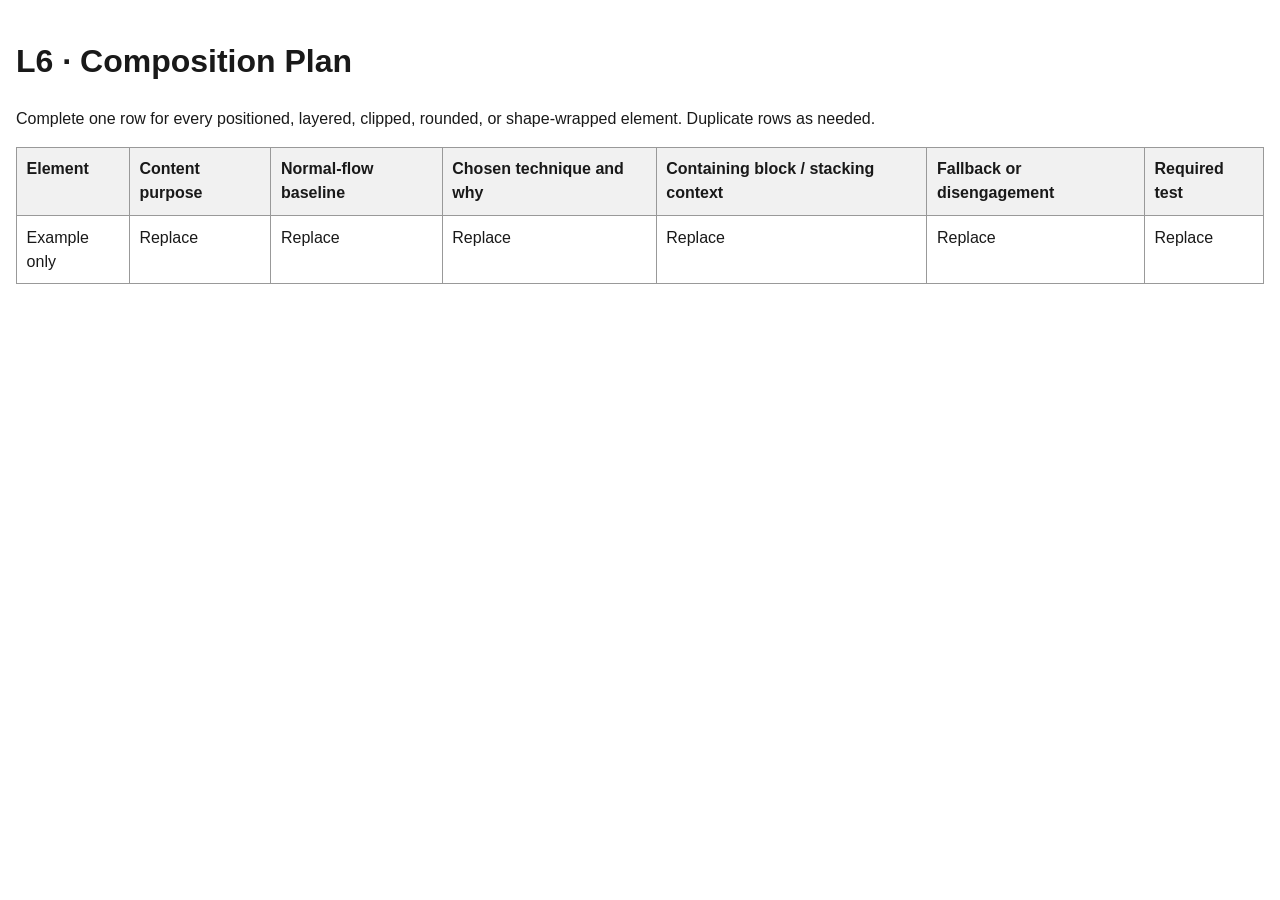
==== composition-plan.html @ 97b0f98b "Import starter files in repo" ====
<!doctype html>
<html lang="en">
    <head>
        <meta charset="utf-8">
        <meta name="viewport" content="width=device-width,initial-scale=1">
        <title>Composition Plan</title>
        <style>
            body{
                font-family:Arial,sans-serif;
                line-height:1.5;
                max-width:90rem;
                margin:auto;
                padding:1rem;
                color:#191919;
                }
            table{
                width:100%;
                border-collapse:collapse;
                }
            th,td{
                padding:.6rem;
                border:1px solid #999;
                text-align:left;
                vertical-align:top;
                }
            th{
                background:#f1f1f1;
                }
        </style>
        </head>
        <body>
            <h1>L6 · Composition Plan</h1>
            <p>Complete one row for every positioned, layered, clipped, rounded, or shape-wrapped element. Duplicate rows as needed.</p>
            <table>
                <thead>
                    <tr>
                        <th>Element</th>
                        <th>Content purpose</th>
                        <th>Normal-flow baseline</th>
                        <th>Chosen technique and why</th>
                        <th>Containing block / stacking context</th>
                        <th>Fallback or disengagement</th>
                        <th>Required test</th>
                    </tr>
                </thead>
                <tbody>
                    <tr>
                        <td>Example only</td>
                        <td>Replace</td>
                        <td>Replace</td>
                        <td>Replace</td>
                        <td>Replace</td>
                        <td>Replace</td>
                        <td>Replace</td>
                    </tr>
                </tbody>
            </table>
        </body>
        </html>
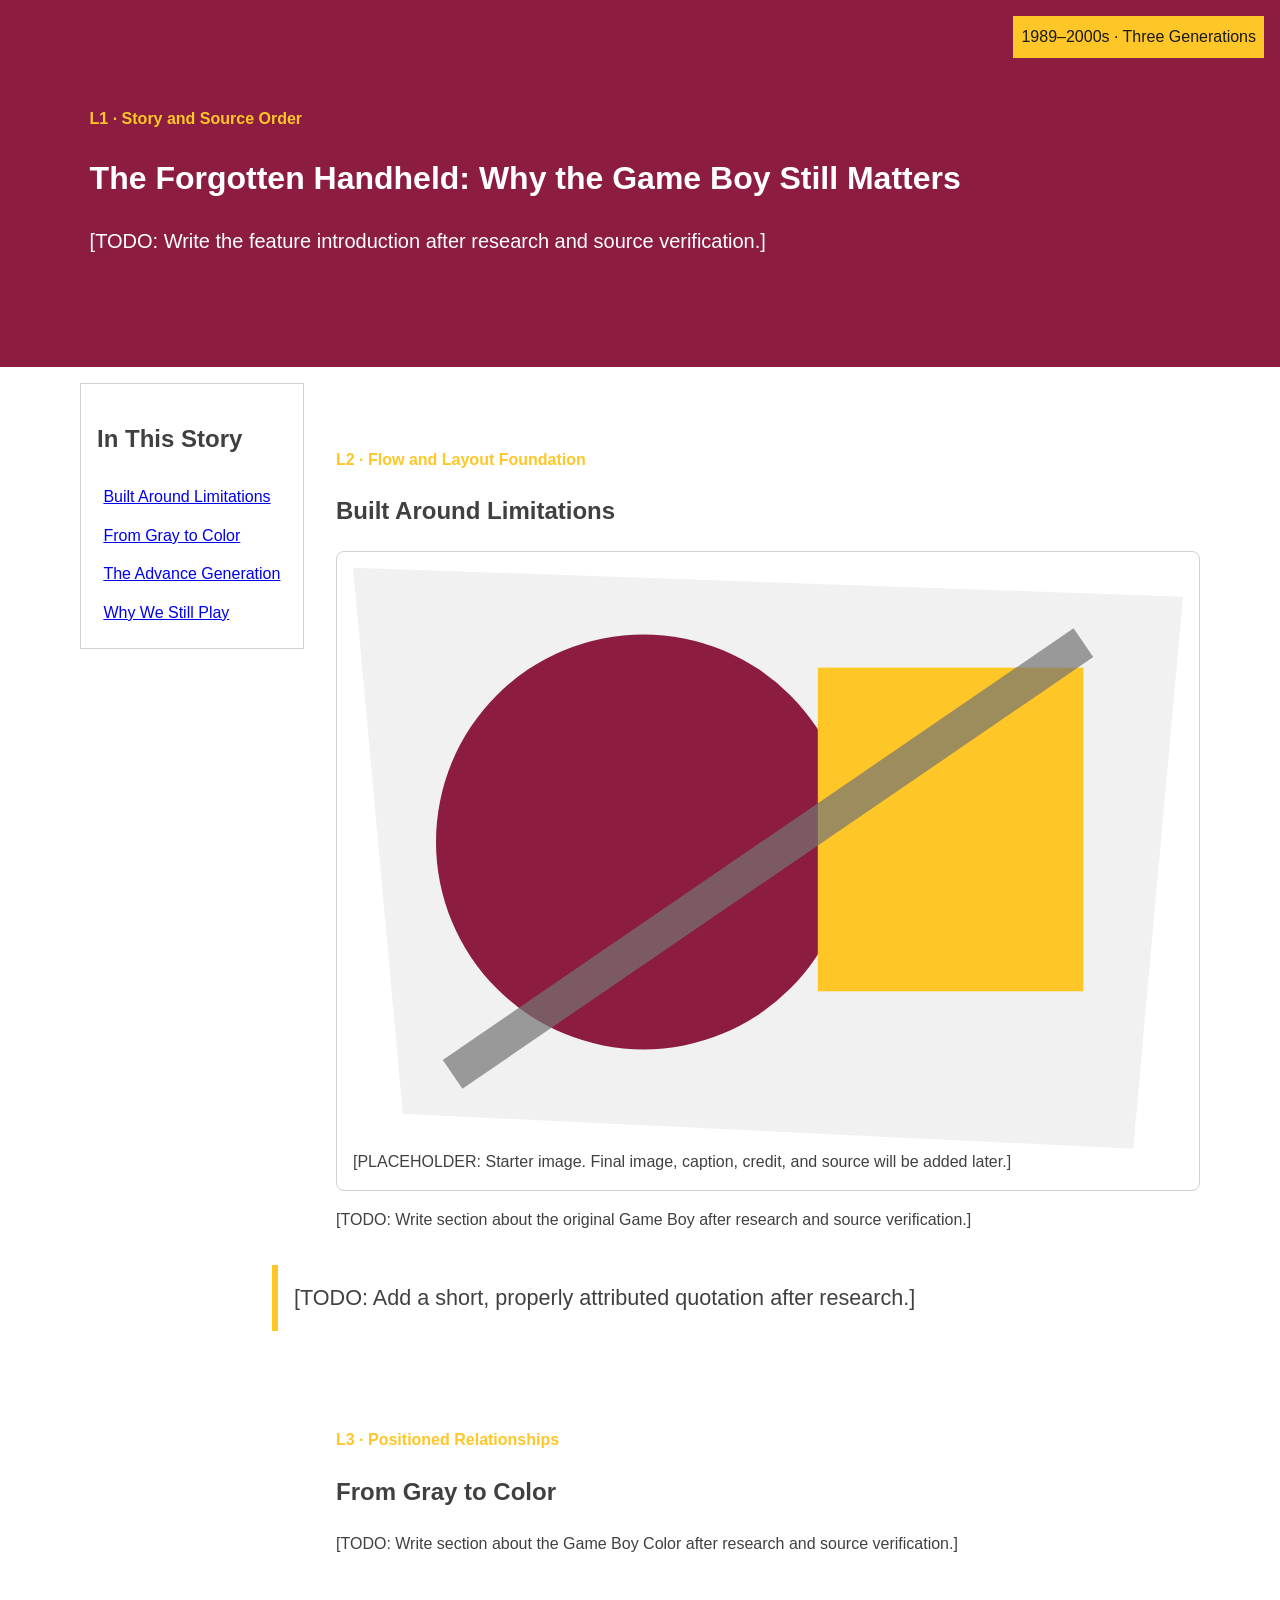
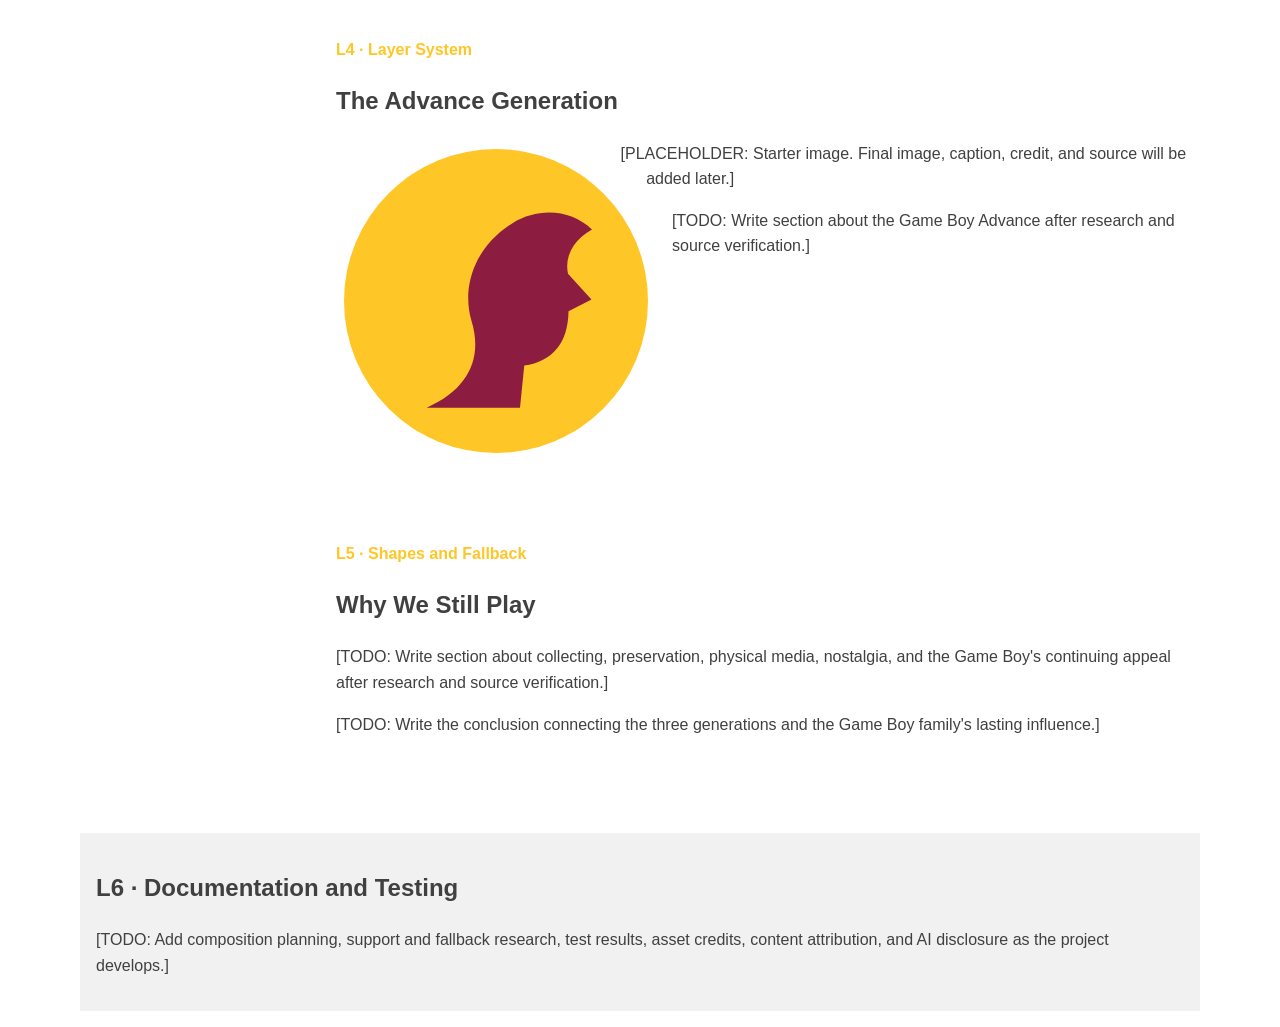
==== commit 6614c4cf: "Build semantic structure for Game Boy feature" ====
--- a/composition-plan.html
+++ b/composition-plan.html
@@ -2,58 +2,137 @@
 <html lang="en">
     <head>
         <meta charset="utf-8">
-        <meta name="viewport" content="width=device-width,initial-scale=1">
-        <title>Composition Plan</title>
-        <style>
-            body{
-                font-family:Arial,sans-serif;
-                line-height:1.5;
-                max-width:90rem;
-                margin:auto;
-                padding:1rem;
-                color:#191919;
-                }
-            table{
-                width:100%;
-                border-collapse:collapse;
-                }
-            th,td{
-                padding:.6rem;
-                border:1px solid #999;
-                text-align:left;
-                vertical-align:top;
-                }
-            th{
-                background:#f1f1f1;
-                }
-        </style>
-        </head>
-        <body>
-            <h1>L6 · Composition Plan</h1>
-            <p>Complete one row for every positioned, layered, clipped, rounded, or shape-wrapped element. Duplicate rows as needed.</p>
-            <table>
-                <thead>
-                    <tr>
-                        <th>Element</th>
-                        <th>Content purpose</th>
-                        <th>Normal-flow baseline</th>
-                        <th>Chosen technique and why</th>
-                        <th>Containing block / stacking context</th>
-                        <th>Fallback or disengagement</th>
-                        <th>Required test</th>
-                    </tr>
-                </thead>
-                <tbody>
-                    <tr>
-                        <td>Example only</td>
-                        <td>Replace</td>
-                        <td>Replace</td>
-                        <td>Replace</td>
-                        <td>Replace</td>
-                        <td>Replace</td>
-                        <td>Replace</td>
-                    </tr>
-                </tbody>
-            </table>
-        </body>
-        </html>
+        <meta name="viewport" content="width=device-width, initial-scale=1">
+        <title>The Forgotten Handheld: Why the Game Boy Still Matters</title>
+        <link rel="stylesheet" href="styles.css">
+    </head>
+
+    <body>
+        <header class="feature-header">
+            <p class="eyebrow">L1 · Story and Source Order</p>
+
+            <h1>The Forgotten Handheld: Why the Game Boy Still Matters</h1>
+
+            <span class="issue-badge">1989–2000s · Three Generations</span>
+
+            <p class="lede">
+                [TODO: Write the feature introduction after research and source
+                verification.]
+            </p>
+        </header>
+
+        <main>
+            <aside class="story-guide">
+                <h2>In This Story</h2>
+
+                <nav aria-label="Feature story sections">
+                    <a href="#built-around-limitations">
+                        Built Around Limitations
+                    </a>
+                    <a href="#gray-to-color">
+                        From Gray to Color
+                    </a>
+                    <a href="#advance-generation">
+                        The Advance Generation
+                    </a>
+                    <a href="#why-we-still-play">
+                        Why We Still Play
+                    </a>
+                </nav>
+            </aside>
+
+            <article>
+                <section id="built-around-limitations">
+                    <p class="eyebrow">L2 · Flow and Layout Foundation</p>
+
+                    <h2>Built Around Limitations</h2>
+
+                    <figure class="feature-figure">
+                        <img
+                            src="feature.svg"
+                            alt="Placeholder artwork to be replaced with final Game Boy media"
+                            width="1000"
+                            height="700"
+                        >
+                        <figcaption>
+                            [PLACEHOLDER: Starter image. Final image, caption,
+                            credit, and source will be added later.]
+                        </figcaption>
+                    </figure>
+
+                    <p>
+                        [TODO: Write section about the original Game Boy after
+                        research and source verification.]
+                    </p>
+
+                    <blockquote class="pull-quote">
+                        [TODO: Add a short, properly attributed quotation after
+                        research.]
+                    </blockquote>
+                </section>
+
+                <section id="gray-to-color">
+                    <p class="eyebrow">L3 · Positioned Relationships</p>
+
+                    <h2>From Gray to Color</h2>
+
+                    <p>
+                        [TODO: Write section about the Game Boy Color after
+                        research and source verification.]
+                    </p>
+                </section>
+
+                <section id="advance-generation">
+                    <p class="eyebrow">L4 · Layer System</p>
+
+                    <h2>The Advance Generation</h2>
+
+                    <img
+                        class="shape-portrait"
+                        src="portrait.svg"
+                        alt="Placeholder artwork to be replaced with final Game Boy Advance media"
+                        width="600"
+                        height="600"
+                    >
+
+                    <p class="media-credit">
+                        [PLACEHOLDER: Starter image. Final image, caption,
+                        credit, and source will be added later.]
+                    </p>
+
+                    <p>
+                        [TODO: Write section about the Game Boy Advance after
+                        research and source verification.]
+                    </p>
+                </section>
+
+                <section id="why-we-still-play">
+                    <p class="eyebrow">L5 · Shapes and Fallback</p>
+
+                    <h2>Why We Still Play</h2>
+
+                    <p>
+                        [TODO: Write section about collecting, preservation,
+                        physical media, nostalgia, and the Game Boy's continuing
+                        appeal after research and source verification.]
+                    </p>
+
+                    <p>
+                        [TODO: Write the conclusion connecting the three
+                        generations and the Game Boy family's lasting influence.]
+                    </p>
+                </section>
+            </article>
+
+            <section class="documentation">
+                <h2>L6 · Documentation and Testing</h2>
+
+                <p>
+                    [TODO: Add composition planning, support and fallback
+                    research, test results, asset credits, content attribution,
+                    and AI disclosure as the project develops.]
+                </p>
+            </section>
+        </main>
+    </body>
+</html>
--- a/styles.css
+++ b/styles.css
@@ -0,0 +1,132 @@
+:root{
+    --color-text:#404040;
+    --color-surface:#fff;
+    --color-action:#8c1d40;
+    --color-accent:#ffc627;
+    --color-border:#d0d0d0;
+    --color-muted:#5c6670;
+    --space-3:1rem;
+    --radius:.5rem;
+    --measure:68ch;
+    --layer-base:0;
+    --layer-raised:10;
+    --layer-sticky:20;
+    --layer-overlay:30;
+}
+*,*::before,*::after{
+    box-sizing:border-box;
+}
+html{
+    scroll-behavior:smooth;
+}
+body{
+    margin:0;
+    color:var(--color-text);
+    background:var(--color-surface);
+    font-family:Arial,sans-serif;
+    line-height:1.6;
+}
+.feature-header{
+    position:relative;
+    padding:clamp(2rem,7vw,6rem);
+    background:var(--color-action);
+    color:#fff;
+}
+.eyebrow{
+    color:var(--color-accent);
+    font-weight:700;
+}
+.lede{
+    max-width:var(--measure);
+    font-size:1.25rem;
+}
+.issue-badge{
+    position:absolute;
+    inset-block-start:1rem;
+    inset-inline-end:1rem;
+    padding:.5rem;
+    background:var(--color-accent);
+    color:#191919;
+}
+main{
+    display:grid;
+    gap:2rem;
+    max-width:72rem;
+    margin:auto;
+    padding:var(--space-3);
+}
+article{
+    min-width:0;
+}
+article section{
+    display:flow-root;
+    margin-block:3rem;
+    scroll-margin-block-start:6rem;
+}
+.story-guide{
+    align-self:start;
+    padding:1rem;
+    border:1px solid var(--color-border);
+}
+.story-guide a{
+    display:block;
+    padding:.4rem;
+}
+.feature-figure{
+    position:relative;
+    margin:0;
+    padding:1rem;
+    border:1px solid var(--color-border);
+    border-radius:var(--radius);
+}
+img{
+    display:block;
+    max-width:100%;
+    height:auto;
+}
+.pull-quote{
+    margin:2rem 0;
+    padding:1rem;
+    border-inline-start:.4rem solid var(--color-accent);
+    font-size:1.35rem;
+}
+.shape-portrait{
+    width:min(45%,20rem);
+    margin:0 1rem 1rem 0;
+    border-radius:50%;
+}
+.documentation{
+    grid-column:1/-1;
+    padding:1rem;
+    background:#f1f1f1;
+}
+@media (min-width:52rem){
+    main{
+        grid-template-columns:14rem 1fr;
+    }
+    .story-guide{
+        position:sticky;
+        inset-block-start:1rem;
+        z-index:var(--layer-sticky);
+    }
+    .pull-quote{
+        position:relative;
+        z-index:var(--layer-raised);
+        margin-inline-start:-4rem;
+        background:var(--color-surface);;
+    }
+    @supports (shape-outside:circle(50%)){
+        .shape-portrait{
+            float:inline-start;
+            shape-outside:circle(50%);
+            shape-margin:1rem;}
+        }
+    }
+    @supports (clip-path:polygon(0 0)){
+        .feature-figure img{
+            clip-path:polygon(0 0,100% 5%,94% 100%,6% 94%);}
+        }
+        :focus-visible{
+            outline:.2rem solid var(--color-accent);
+            outline-offset:.2rem;
+        }
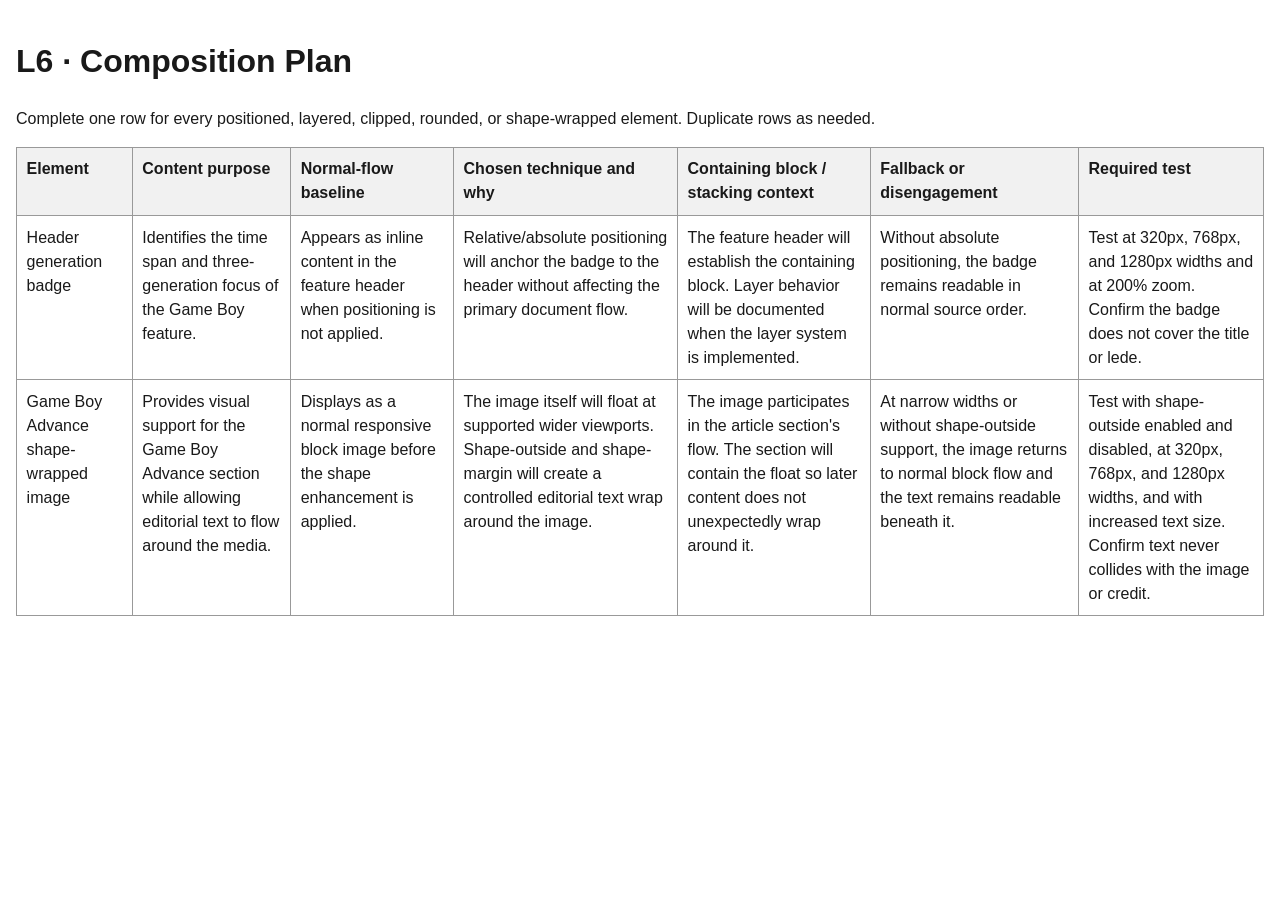
==== commit b0ed519b: "Restore composition plan, add researched Game Boy feature, add sources and credits page" ====
--- a/composition-plan.html
+++ b/composition-plan.html
@@ -3,136 +3,120 @@
     <head>
         <meta charset="utf-8">
         <meta name="viewport" content="width=device-width, initial-scale=1">
-        <title>The Forgotten Handheld: Why the Game Boy Still Matters</title>
-        <link rel="stylesheet" href="styles.css">
+        <title>Composition Plan</title>
+
+        <style>
+            body {
+                font-family: Arial, sans-serif;
+                line-height: 1.5;
+                max-width: 90rem;
+                margin: auto;
+                padding: 1rem;
+                color: #191919;
+            }
+
+            table {
+                width: 100%;
+                border-collapse: collapse;
+            }
+
+            th,
+            td {
+                padding: .6rem;
+                border: 1px solid #999;
+                text-align: left;
+                vertical-align: top;
+            }
+
+            th {
+                background: #f1f1f1;
+            }
+        </style>
     </head>
 
     <body>
-        <header class="feature-header">
-            <p class="eyebrow">L1 · Story and Source Order</p>
+        <h1>L6 · Composition Plan</h1>
 
-            <h1>The Forgotten Handheld: Why the Game Boy Still Matters</h1>
+        <p>
+            Complete one row for every positioned, layered, clipped, rounded,
+            or shape-wrapped element. Duplicate rows as needed.
+        </p>
 
-            <span class="issue-badge">1989–2000s · Three Generations</span>
+        <table>
+            <thead>
+                <tr>
+                    <th>Element</th>
+                    <th>Content purpose</th>
+                    <th>Normal-flow baseline</th>
+                    <th>Chosen technique and why</th>
+                    <th>Containing block / stacking context</th>
+                    <th>Fallback or disengagement</th>
+                    <th>Required test</th>
+                </tr>
+            </thead>
 
-            <p class="lede">
-                [TODO: Write the feature introduction after research and source
-                verification.]
-            </p>
-        </header>
+            <tbody>
+                <tr>
+                    <td>Header generation badge</td>
+                    <td>
+                        Identifies the time span and three-generation focus of
+                        the Game Boy feature.
+                    </td>
+                    <td>
+                        Appears as inline content in the feature header when
+                        positioning is not applied.
+                    </td>
+                    <td>
+                        Relative/absolute positioning will anchor the badge to
+                        the header without affecting the primary document flow.
+                    </td>
+                    <td>
+                        The feature header will establish the containing block.
+                        Layer behavior will be documented when the layer system
+                        is implemented.
+                    </td>
+                    <td>
+                        Without absolute positioning, the badge remains readable
+                        in normal source order.
+                    </td>
+                    <td>
+                        Test at 320px, 768px, and 1280px widths and at 200% zoom.
+                        Confirm the badge does not cover the title or lede.
+                    </td>
+                </tr>
 
-        <main>
-            <aside class="story-guide">
-                <h2>In This Story</h2>
-
-                <nav aria-label="Feature story sections">
-                    <a href="#built-around-limitations">
-                        Built Around Limitations
-                    </a>
-                    <a href="#gray-to-color">
-                        From Gray to Color
-                    </a>
-                    <a href="#advance-generation">
-                        The Advance Generation
-                    </a>
-                    <a href="#why-we-still-play">
-                        Why We Still Play
-                    </a>
-                </nav>
-            </aside>
-
-            <article>
-                <section id="built-around-limitations">
-                    <p class="eyebrow">L2 · Flow and Layout Foundation</p>
-
-                    <h2>Built Around Limitations</h2>
-
-                    <figure class="feature-figure">
-                        <img
-                            src="feature.svg"
-                            alt="Placeholder artwork to be replaced with final Game Boy media"
-                            width="1000"
-                            height="700"
-                        >
-                        <figcaption>
-                            [PLACEHOLDER: Starter image. Final image, caption,
-                            credit, and source will be added later.]
-                        </figcaption>
-                    </figure>
-
-                    <p>
-                        [TODO: Write section about the original Game Boy after
-                        research and source verification.]
-                    </p>
-
-                    <blockquote class="pull-quote">
-                        [TODO: Add a short, properly attributed quotation after
-                        research.]
-                    </blockquote>
-                </section>
-
-                <section id="gray-to-color">
-                    <p class="eyebrow">L3 · Positioned Relationships</p>
-
-                    <h2>From Gray to Color</h2>
-
-                    <p>
-                        [TODO: Write section about the Game Boy Color after
-                        research and source verification.]
-                    </p>
-                </section>
-
-                <section id="advance-generation">
-                    <p class="eyebrow">L4 · Layer System</p>
-
-                    <h2>The Advance Generation</h2>
-
-                    <img
-                        class="shape-portrait"
-                        src="portrait.svg"
-                        alt="Placeholder artwork to be replaced with final Game Boy Advance media"
-                        width="600"
-                        height="600"
-                    >
-
-                    <p class="media-credit">
-                        [PLACEHOLDER: Starter image. Final image, caption,
-                        credit, and source will be added later.]
-                    </p>
-
-                    <p>
-                        [TODO: Write section about the Game Boy Advance after
-                        research and source verification.]
-                    </p>
-                </section>
-
-                <section id="why-we-still-play">
-                    <p class="eyebrow">L5 · Shapes and Fallback</p>
-
-                    <h2>Why We Still Play</h2>
-
-                    <p>
-                        [TODO: Write section about collecting, preservation,
-                        physical media, nostalgia, and the Game Boy's continuing
-                        appeal after research and source verification.]
-                    </p>
-
-                    <p>
-                        [TODO: Write the conclusion connecting the three
-                        generations and the Game Boy family's lasting influence.]
-                    </p>
-                </section>
-            </article>
-
-            <section class="documentation">
-                <h2>L6 · Documentation and Testing</h2>
-
-                <p>
-                    [TODO: Add composition planning, support and fallback
-                    research, test results, asset credits, content attribution,
-                    and AI disclosure as the project develops.]
-                </p>
-            </section>
-        </main>
+                <tr>
+                    <td>Game Boy Advance shape-wrapped image</td>
+                    <td>
+                        Provides visual support for the Game Boy Advance section
+                        while allowing editorial text to flow around the media.
+                    </td>
+                    <td>
+                        Displays as a normal responsive block image before the
+                        shape enhancement is applied.
+                    </td>
+                    <td>
+                        The image itself will float at supported wider
+                        viewports. Shape-outside and shape-margin will create a
+                        controlled editorial text wrap around the image.
+                    </td>
+                    <td>
+                        The image participates in the article section's flow.
+                        The section will contain the float so later content does
+                        not unexpectedly wrap around it.
+                    </td>
+                    <td>
+                        At narrow widths or without shape-outside support, the
+                        image returns to normal block flow and the text remains
+                        readable beneath it.
+                    </td>
+                    <td>
+                        Test with shape-outside enabled and disabled, at 320px,
+                        768px, and 1280px widths, and with increased text size.
+                        Confirm text never collides with the image or credit.
+                    </td>
+                </tr>
+            </tbody>
+        </table>
     </body>
-</html>
+</html>
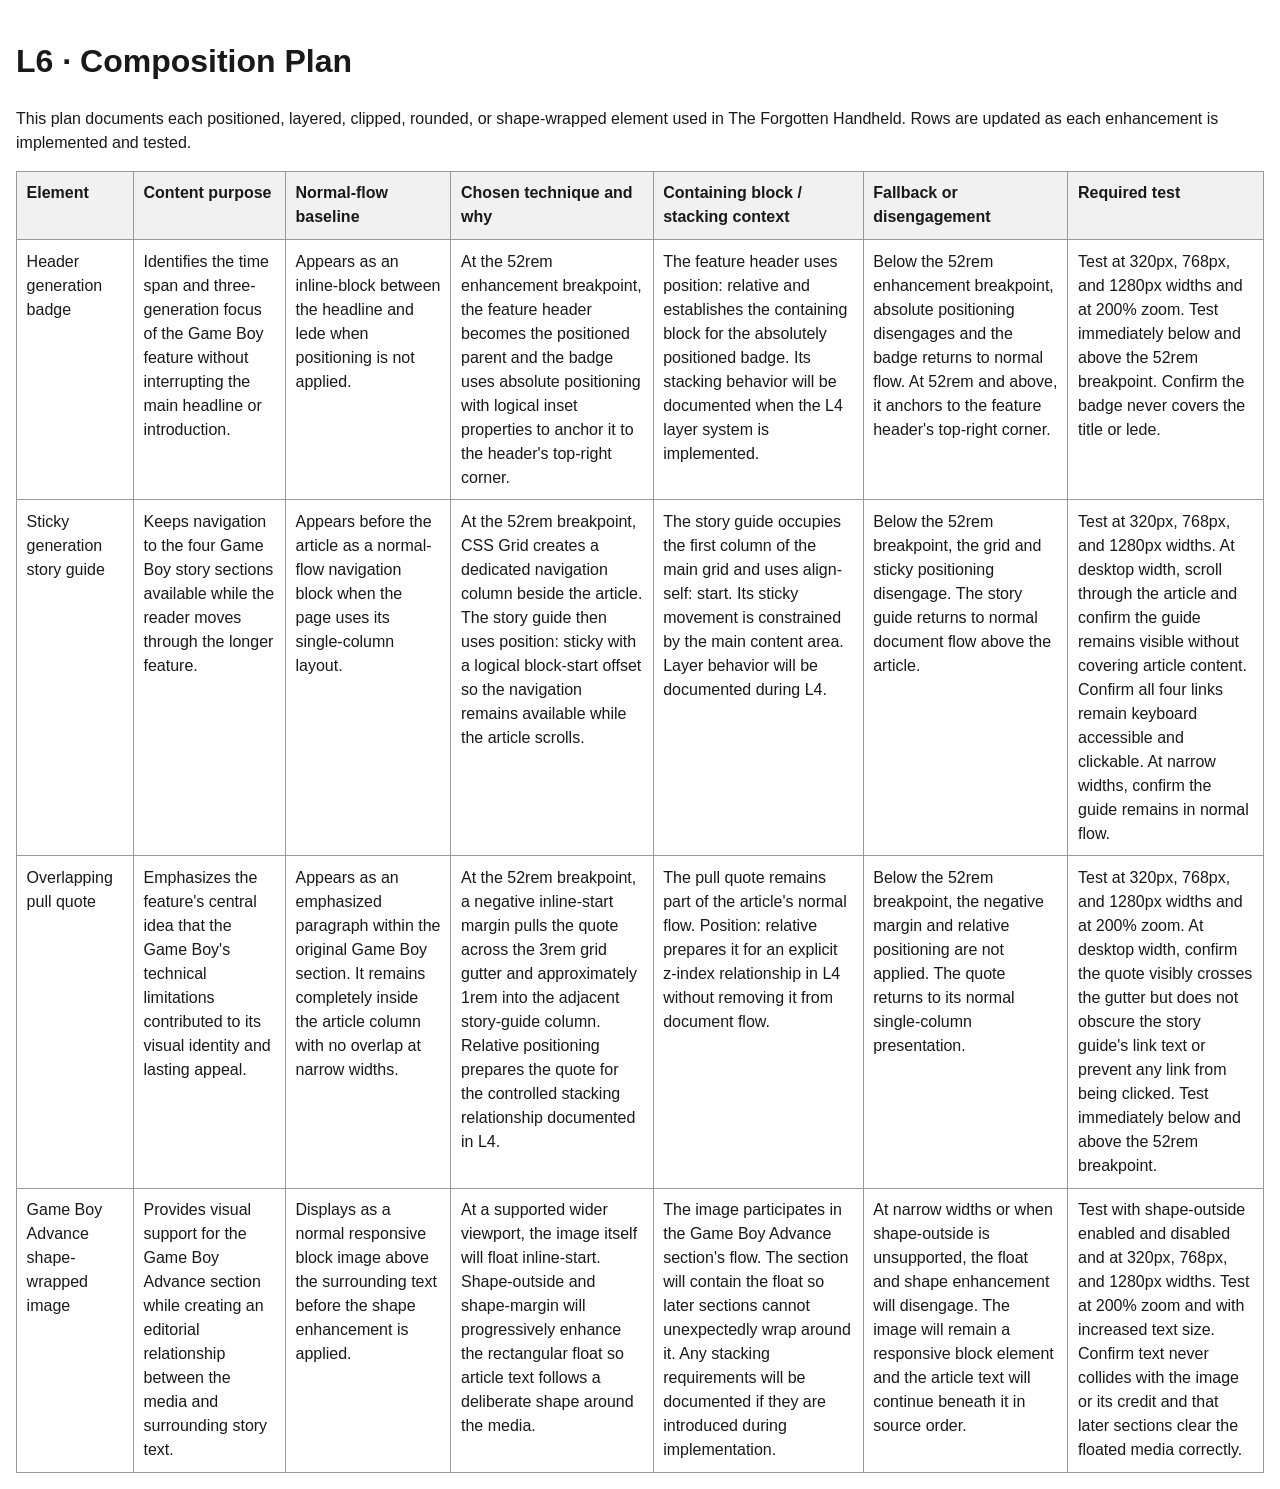
==== commit 7e8329a3: "Add responsive positioned relationships for L3" ====
--- a/composition-plan.html
+++ b/composition-plan.html
@@ -38,8 +38,9 @@
         <h1>L6 · Composition Plan</h1>
 
         <p>
-            Complete one row for every positioned, layered, clipped, rounded,
-            or shape-wrapped element. Duplicate rows as needed.
+            This plan documents each positioned, layered, clipped, rounded,
+            or shape-wrapped element used in The Forgotten Handheld. Rows are
+            updated as each enhancement is implemented and tested.
         </p>
 
         <table>
@@ -58,62 +59,181 @@
             <tbody>
                 <tr>
                     <td>Header generation badge</td>
+
                     <td>
                         Identifies the time span and three-generation focus of
-                        the Game Boy feature.
-                    </td>
-                    <td>
-                        Appears as inline content in the feature header when
-                        positioning is not applied.
-                    </td>
-                    <td>
-                        Relative/absolute positioning will anchor the badge to
-                        the header without affecting the primary document flow.
-                    </td>
-                    <td>
-                        The feature header will establish the containing block.
-                        Layer behavior will be documented when the layer system
-                        is implemented.
-                    </td>
-                    <td>
-                        Without absolute positioning, the badge remains readable
-                        in normal source order.
-                    </td>
-                    <td>
-                        Test at 320px, 768px, and 1280px widths and at 200% zoom.
-                        Confirm the badge does not cover the title or lede.
+                        the Game Boy feature without interrupting the main
+                        headline or introduction.
+                    </td>
+
+                    <td>
+                        Appears as an inline-block between the headline and
+                        lede when positioning is not applied.
+                    </td>
+
+                    <td>
+                        At the 52rem enhancement breakpoint, the feature header
+                        becomes the positioned parent and the badge uses
+                        absolute positioning with logical inset properties to
+                        anchor it to the header's top-right corner.
+                    </td>
+
+                    <td>
+                        The feature header uses position: relative and
+                        establishes the containing block for the absolutely
+                        positioned badge. Its stacking behavior will be
+                        documented when the L4 layer system is implemented.
+                    </td>
+
+                    <td>
+                        Below the 52rem enhancement breakpoint, absolute
+                        positioning disengages and the badge returns to normal
+                        flow. At 52rem and above, it anchors to the feature
+                        header's top-right corner.
+                    </td>
+
+                    <td>
+                        Test at 320px, 768px, and 1280px widths and at 200%
+                        zoom. Test immediately below and above the 52rem
+                        breakpoint. Confirm the badge never covers the title
+                        or lede.
+                    </td>
+                </tr>
+
+                <tr>
+                    <td>Sticky generation story guide</td>
+
+                    <td>
+                        Keeps navigation to the four Game Boy story sections
+                        available while the reader moves through the longer
+                        feature.
+                    </td>
+
+                    <td>
+                        Appears before the article as a normal-flow navigation
+                        block when the page uses its single-column layout.
+                    </td>
+
+                    <td>
+                        At the 52rem breakpoint, CSS Grid creates a dedicated
+                        navigation column beside the article. The story guide
+                        then uses position: sticky with a logical block-start
+                        offset so the navigation remains available while the
+                        article scrolls.
+                    </td>
+
+                    <td>
+                        The story guide occupies the first column of the main
+                        grid and uses align-self: start. Its sticky movement is
+                        constrained by the main content area. Layer behavior
+                        will be documented during L4.
+                    </td>
+
+                    <td>
+                        Below the 52rem breakpoint, the grid and sticky
+                        positioning disengage. The story guide returns to
+                        normal document flow above the article.
+                    </td>
+
+                    <td>
+                        Test at 320px, 768px, and 1280px widths. At desktop
+                        width, scroll through the article and confirm the guide
+                        remains visible without covering article content.
+                        Confirm all four links remain keyboard accessible and
+                        clickable. At narrow widths, confirm the guide remains
+                        in normal flow.
+                    </td>
+                </tr>
+
+                <tr>
+                    <td>Overlapping pull quote</td>
+
+                    <td>
+                        Emphasizes the feature's central idea that the Game
+                        Boy's technical limitations contributed to its visual
+                        identity and lasting appeal.
+                    </td>
+
+                    <td>
+                        Appears as an emphasized paragraph within the original
+                        Game Boy section. It remains completely inside the
+                        article column with no overlap at narrow widths.
+                    </td>
+
+                    <td>
+                        At the 52rem breakpoint, a negative inline-start margin
+                        pulls the quote across the 3rem grid gutter and
+                        approximately 1rem into the adjacent story-guide
+                        column. Relative positioning prepares the quote for the
+                        controlled stacking relationship documented in L4.
+                    </td>
+
+                    <td>
+                        The pull quote remains part of the article's normal
+                        flow. Position: relative prepares it for an explicit
+                        z-index relationship in L4 without removing it from
+                        document flow.
+                    </td>
+
+                    <td>
+                        Below the 52rem breakpoint, the negative margin and
+                        relative positioning are not applied. The quote returns
+                        to its normal single-column presentation.
+                    </td>
+
+                    <td>
+                        Test at 320px, 768px, and 1280px widths and at 200%
+                        zoom. At desktop width, confirm the quote visibly
+                        crosses the gutter but does not obscure the story
+                        guide's link text or prevent any link from being
+                        clicked. Test immediately below and above the 52rem
+                        breakpoint.
                     </td>
                 </tr>
 
                 <tr>
                     <td>Game Boy Advance shape-wrapped image</td>
-                    <td>
-                        Provides visual support for the Game Boy Advance section
-                        while allowing editorial text to flow around the media.
-                    </td>
-                    <td>
-                        Displays as a normal responsive block image before the
-                        shape enhancement is applied.
-                    </td>
-                    <td>
-                        The image itself will float at supported wider
-                        viewports. Shape-outside and shape-margin will create a
-                        controlled editorial text wrap around the image.
-                    </td>
-                    <td>
-                        The image participates in the article section's flow.
-                        The section will contain the float so later content does
-                        not unexpectedly wrap around it.
-                    </td>
-                    <td>
-                        At narrow widths or without shape-outside support, the
-                        image returns to normal block flow and the text remains
-                        readable beneath it.
-                    </td>
-                    <td>
-                        Test with shape-outside enabled and disabled, at 320px,
-                        768px, and 1280px widths, and with increased text size.
-                        Confirm text never collides with the image or credit.
+
+                    <td>
+                        Provides visual support for the Game Boy Advance
+                        section while creating an editorial relationship
+                        between the media and surrounding story text.
+                    </td>
+
+                    <td>
+                        Displays as a normal responsive block image above the
+                        surrounding text before the shape enhancement is
+                        applied.
+                    </td>
+
+                    <td>
+                        At a supported wider viewport, the image itself will
+                        float inline-start. Shape-outside and shape-margin will
+                        progressively enhance the rectangular float so article
+                        text follows a deliberate shape around the media.
+                    </td>
+
+                    <td>
+                        The image participates in the Game Boy Advance
+                        section's flow. The section will contain the float so
+                        later sections cannot unexpectedly wrap around it. Any
+                        stacking requirements will be documented if they are
+                        introduced during implementation.
+                    </td>
+
+                    <td>
+                        At narrow widths or when shape-outside is unsupported,
+                        the float and shape enhancement will disengage. The
+                        image will remain a responsive block element and the
+                        article text will continue beneath it in source order.
+                    </td>
+
+                    <td>
+                        Test with shape-outside enabled and disabled and at
+                        320px, 768px, and 1280px widths. Test at 200% zoom and
+                        with increased text size. Confirm text never collides
+                        with the image or its credit and that later sections
+                        clear the floated media correctly.
                     </td>
                 </tr>
             </tbody>
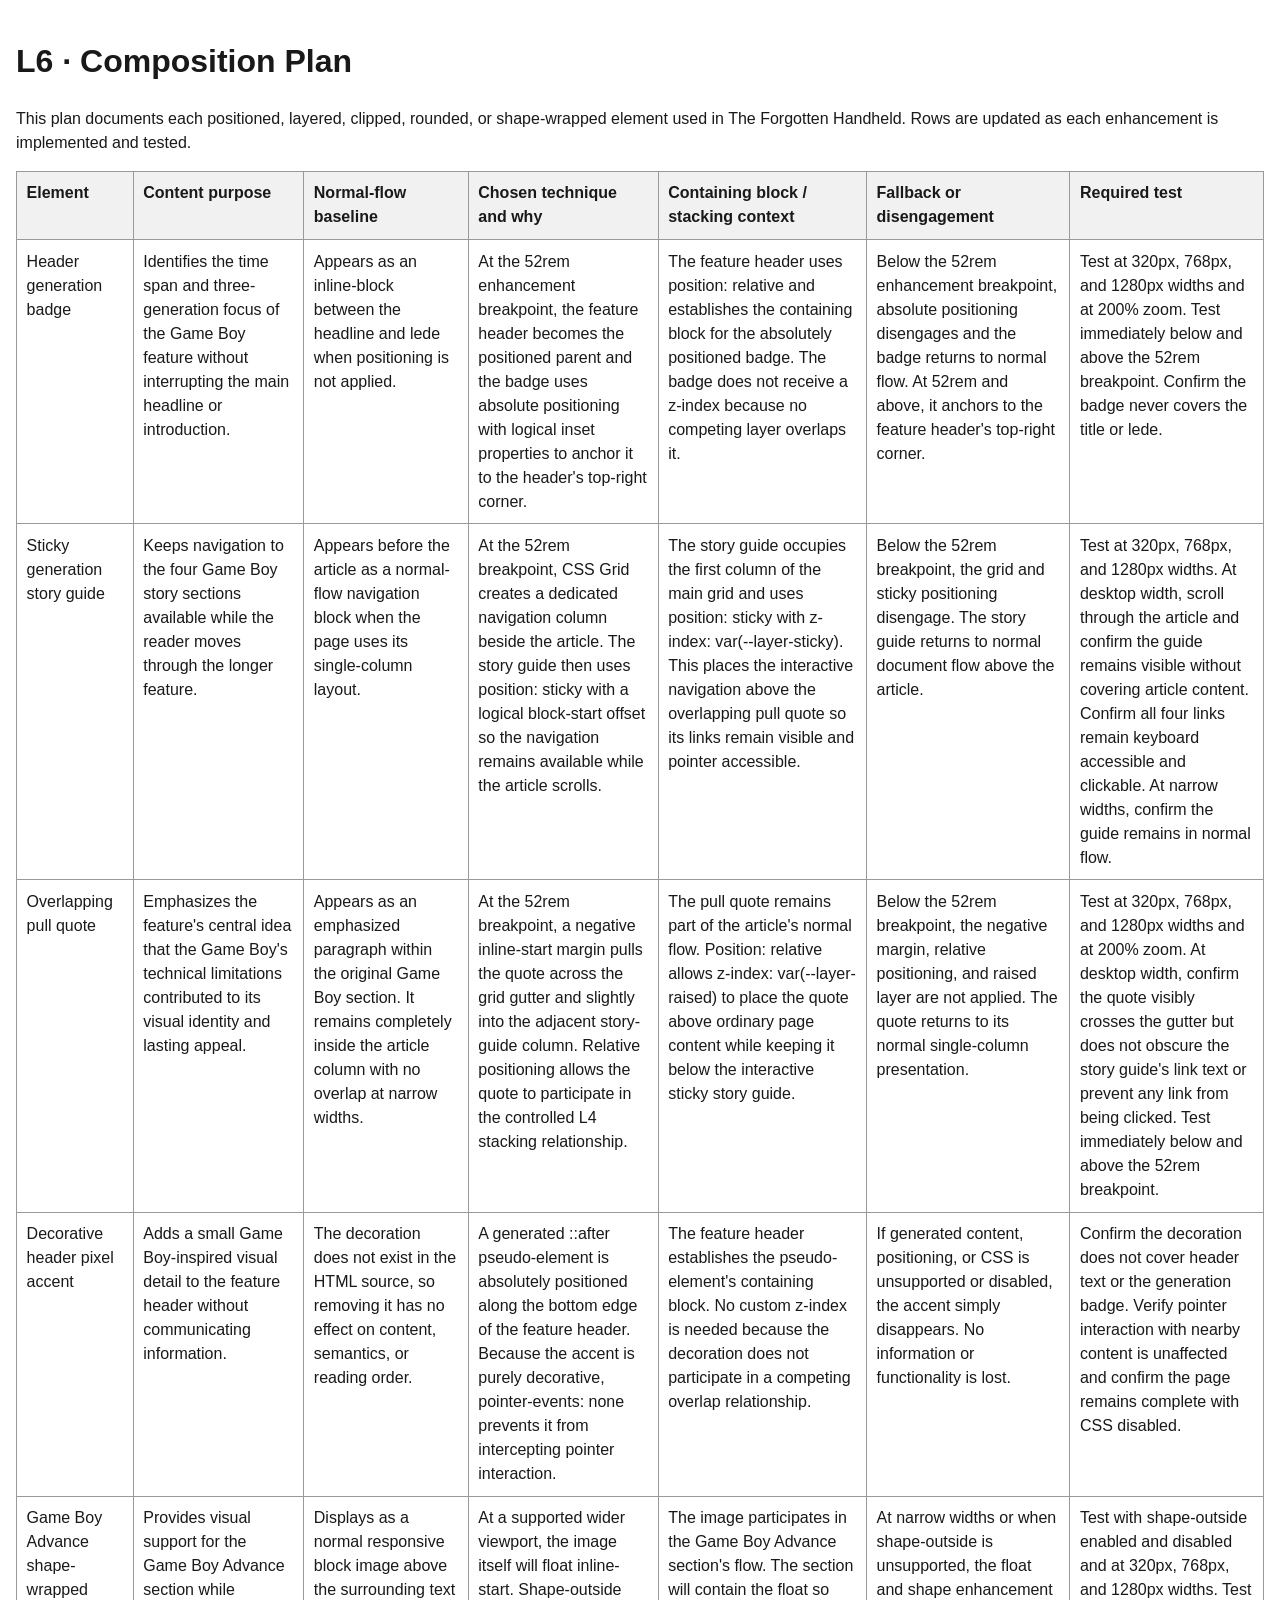
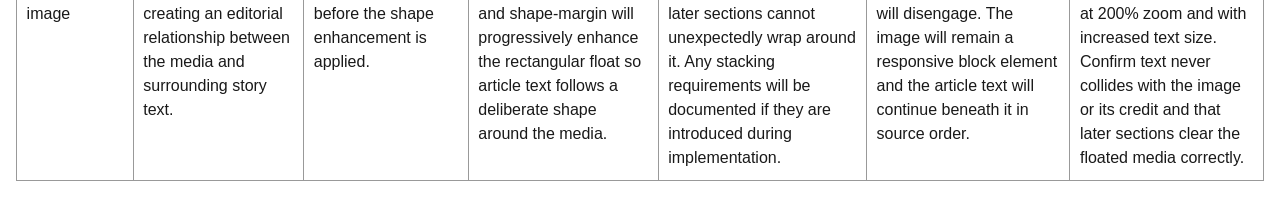
==== commit bd8bc0f0: "Add tokenized layer system and pointer-safe decoration" ====
--- a/composition-plan.html
+++ b/composition-plan.html
@@ -81,8 +81,8 @@
                     <td>
                         The feature header uses position: relative and
                         establishes the containing block for the absolutely
-                        positioned badge. Its stacking behavior will be
-                        documented when the L4 layer system is implemented.
+                        positioned badge. The badge does not receive a z-index
+                        because no competing layer overlaps it.
                     </td>
 
                     <td>
@@ -124,9 +124,11 @@
 
                     <td>
                         The story guide occupies the first column of the main
-                        grid and uses align-self: start. Its sticky movement is
-                        constrained by the main content area. Layer behavior
-                        will be documented during L4.
+                        grid and uses position: sticky with
+                        z-index: var(--layer-sticky). This places the
+                        interactive navigation above the overlapping pull
+                        quote so its links remain visible and pointer
+                        accessible.
                     </td>
 
                     <td>
@@ -162,23 +164,25 @@
 
                     <td>
                         At the 52rem breakpoint, a negative inline-start margin
-                        pulls the quote across the 3rem grid gutter and
-                        approximately 1rem into the adjacent story-guide
-                        column. Relative positioning prepares the quote for the
-                        controlled stacking relationship documented in L4.
+                        pulls the quote across the grid gutter and slightly
+                        into the adjacent story-guide column. Relative
+                        positioning allows the quote to participate in the
+                        controlled L4 stacking relationship.
                     </td>
 
                     <td>
                         The pull quote remains part of the article's normal
-                        flow. Position: relative prepares it for an explicit
-                        z-index relationship in L4 without removing it from
-                        document flow.
-                    </td>
-
-                    <td>
-                        Below the 52rem breakpoint, the negative margin and
-                        relative positioning are not applied. The quote returns
-                        to its normal single-column presentation.
+                        flow. Position: relative allows
+                        z-index: var(--layer-raised) to place the quote above
+                        ordinary page content while keeping it below the
+                        interactive sticky story guide.
+                    </td>
+
+                    <td>
+                        Below the 52rem breakpoint, the negative margin,
+                        relative positioning, and raised layer are not applied.
+                        The quote returns to its normal single-column
+                        presentation.
                     </td>
 
                     <td>
@@ -192,6 +196,49 @@
                 </tr>
 
                 <tr>
+                    <td>Decorative header pixel accent</td>
+
+                    <td>
+                        Adds a small Game Boy-inspired visual detail to the
+                        feature header without communicating information.
+                    </td>
+
+                    <td>
+                        The decoration does not exist in the HTML source, so
+                        removing it has no effect on content, semantics, or
+                        reading order.
+                    </td>
+
+                    <td>
+                        A generated ::after pseudo-element is absolutely
+                        positioned along the bottom edge of the feature header.
+                        Because the accent is purely decorative,
+                        pointer-events: none prevents it from intercepting
+                        pointer interaction.
+                    </td>
+
+                    <td>
+                        The feature header establishes the pseudo-element's
+                        containing block. No custom z-index is needed because
+                        the decoration does not participate in a competing
+                        overlap relationship.
+                    </td>
+
+                    <td>
+                        If generated content, positioning, or CSS is
+                        unsupported or disabled, the accent simply disappears.
+                        No information or functionality is lost.
+                    </td>
+
+                    <td>
+                        Confirm the decoration does not cover header text or
+                        the generation badge. Verify pointer interaction with
+                        nearby content is unaffected and confirm the page
+                        remains complete with CSS disabled.
+                    </td>
+                </tr>
+
+                <tr>
                     <td>Game Boy Advance shape-wrapped image</td>
 
                     <td>
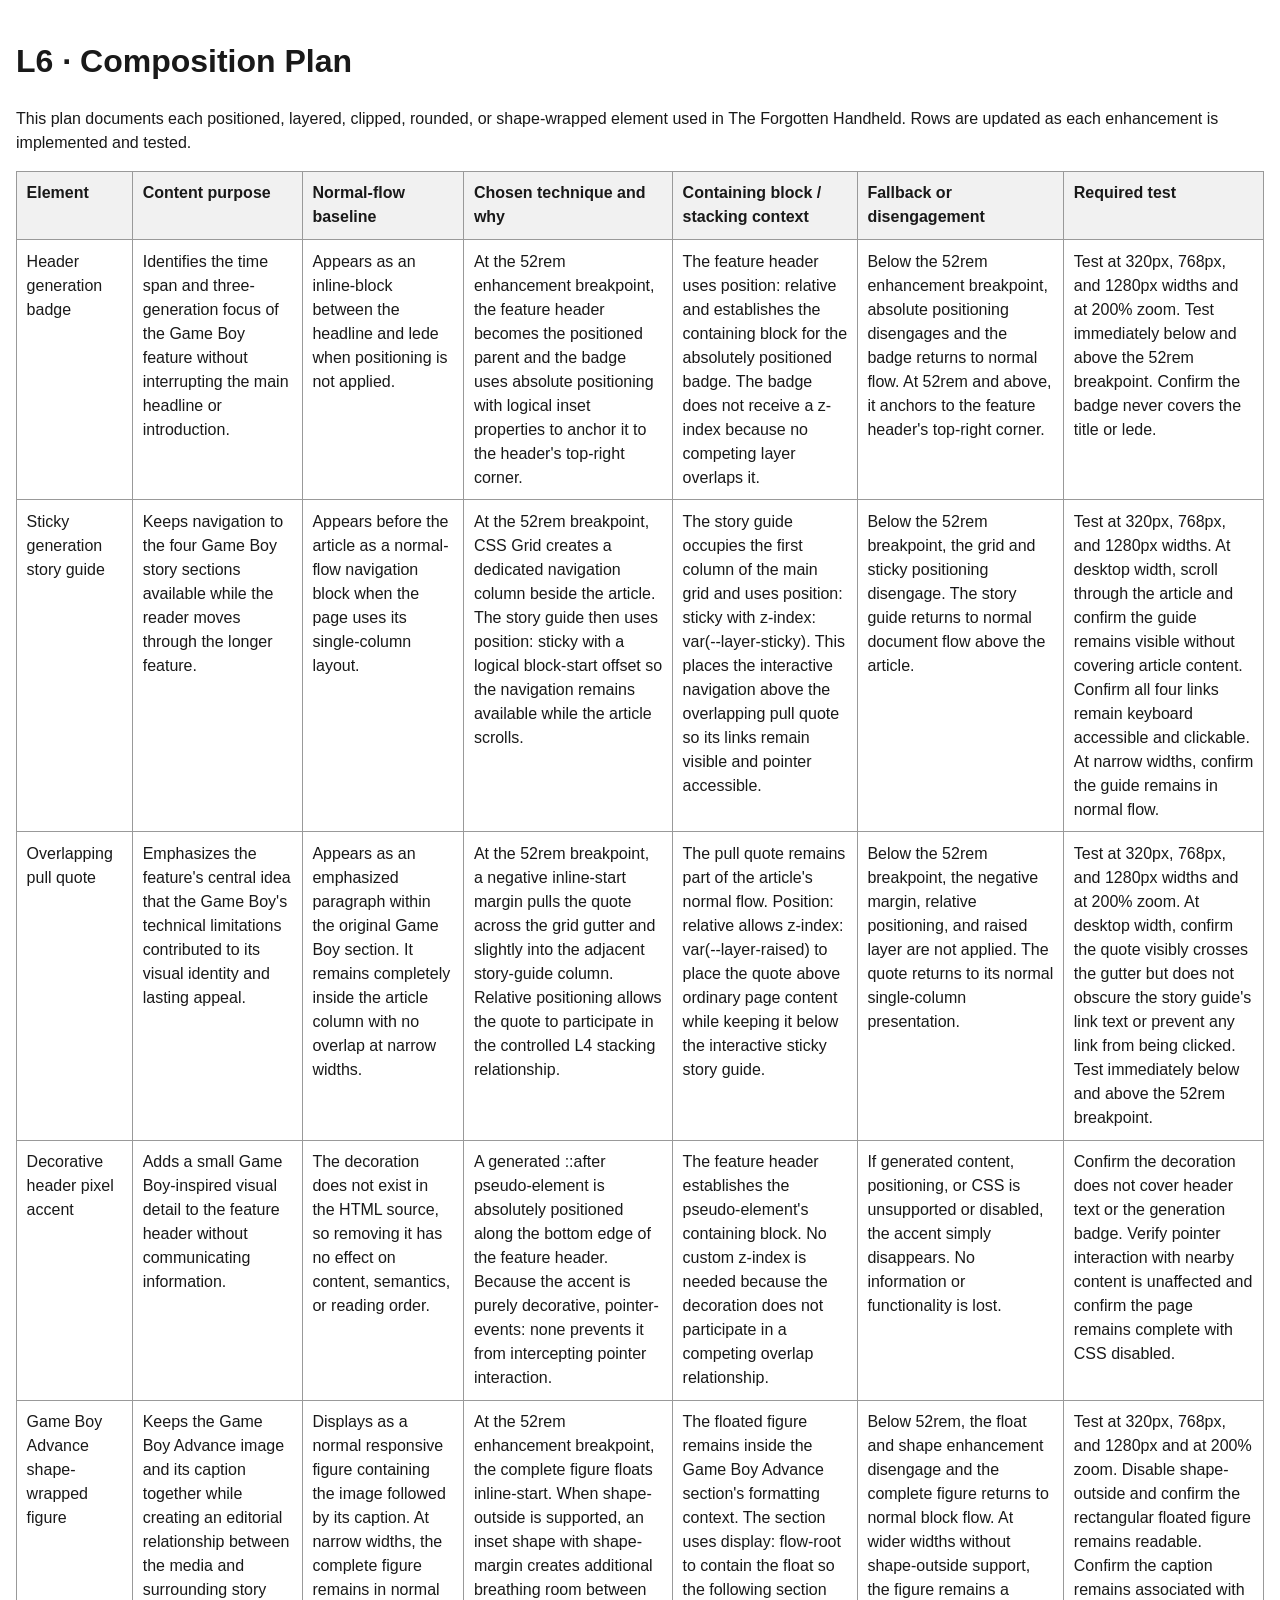
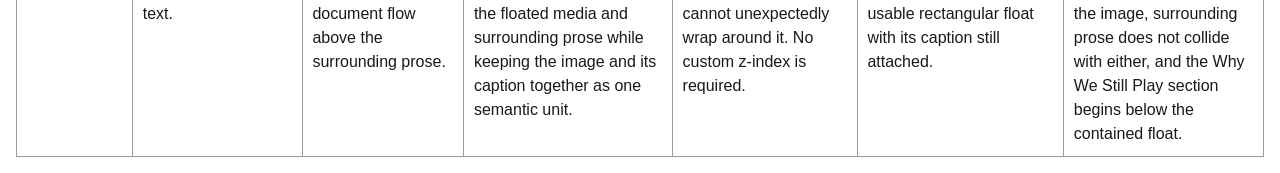
==== commit ecbe427c: "Add L5 shape treatments and responsive fallbacks" ====
--- a/composition-plan.html
+++ b/composition-plan.html
@@ -239,48 +239,53 @@
                 </tr>
 
                 <tr>
-                    <td>Game Boy Advance shape-wrapped image</td>
-
-                    <td>
-                        Provides visual support for the Game Boy Advance
-                        section while creating an editorial relationship
+                    <td>Game Boy Advance shape-wrapped figure</td>
+
+                    <td>
+                        Keeps the Game Boy Advance image and its caption
+                        together while creating an editorial relationship
                         between the media and surrounding story text.
                     </td>
 
                     <td>
-                        Displays as a normal responsive block image above the
-                        surrounding text before the shape enhancement is
-                        applied.
-                    </td>
-
-                    <td>
-                        At a supported wider viewport, the image itself will
-                        float inline-start. Shape-outside and shape-margin will
-                        progressively enhance the rectangular float so article
-                        text follows a deliberate shape around the media.
-                    </td>
-
-                    <td>
-                        The image participates in the Game Boy Advance
-                        section's flow. The section will contain the float so
-                        later sections cannot unexpectedly wrap around it. Any
-                        stacking requirements will be documented if they are
-                        introduced during implementation.
-                    </td>
-
-                    <td>
-                        At narrow widths or when shape-outside is unsupported,
-                        the float and shape enhancement will disengage. The
-                        image will remain a responsive block element and the
-                        article text will continue beneath it in source order.
-                    </td>
-
-                    <td>
-                        Test with shape-outside enabled and disabled and at
-                        320px, 768px, and 1280px widths. Test at 200% zoom and
-                        with increased text size. Confirm text never collides
-                        with the image or its credit and that later sections
-                        clear the floated media correctly.
+                        Displays as a normal responsive figure containing the
+                        image followed by its caption. At narrow widths, the
+                        complete figure remains in normal document flow above
+                        the surrounding prose.
+                    </td>
+
+                    <td>
+                        At the 52rem enhancement breakpoint, the complete
+                        figure floats inline-start. When shape-outside is
+                        supported, an inset shape with shape-margin creates
+                        additional breathing room between the floated media
+                        and surrounding prose while keeping the image and its
+                        caption together as one semantic unit.
+                    </td>
+
+                    <td>
+                        The floated figure remains inside the Game Boy Advance
+                        section's formatting context. The section uses
+                        display: flow-root to contain the float so the
+                        following section cannot unexpectedly wrap around it.
+                        No custom z-index is required.
+                    </td>
+
+                    <td>
+                        Below 52rem, the float and shape enhancement disengage
+                        and the complete figure returns to normal block flow.
+                        At wider widths without shape-outside support, the
+                        figure remains a usable rectangular float with its
+                        caption still attached.
+                    </td>
+
+                    <td>
+                        Test at 320px, 768px, and 1280px and at 200% zoom.
+                        Disable shape-outside and confirm the rectangular
+                        floated figure remains readable. Confirm the caption
+                        remains associated with the image, surrounding prose
+                        does not collide with either, and the Why We Still
+                        Play section begins below the contained float.
                     </td>
                 </tr>
             </tbody>
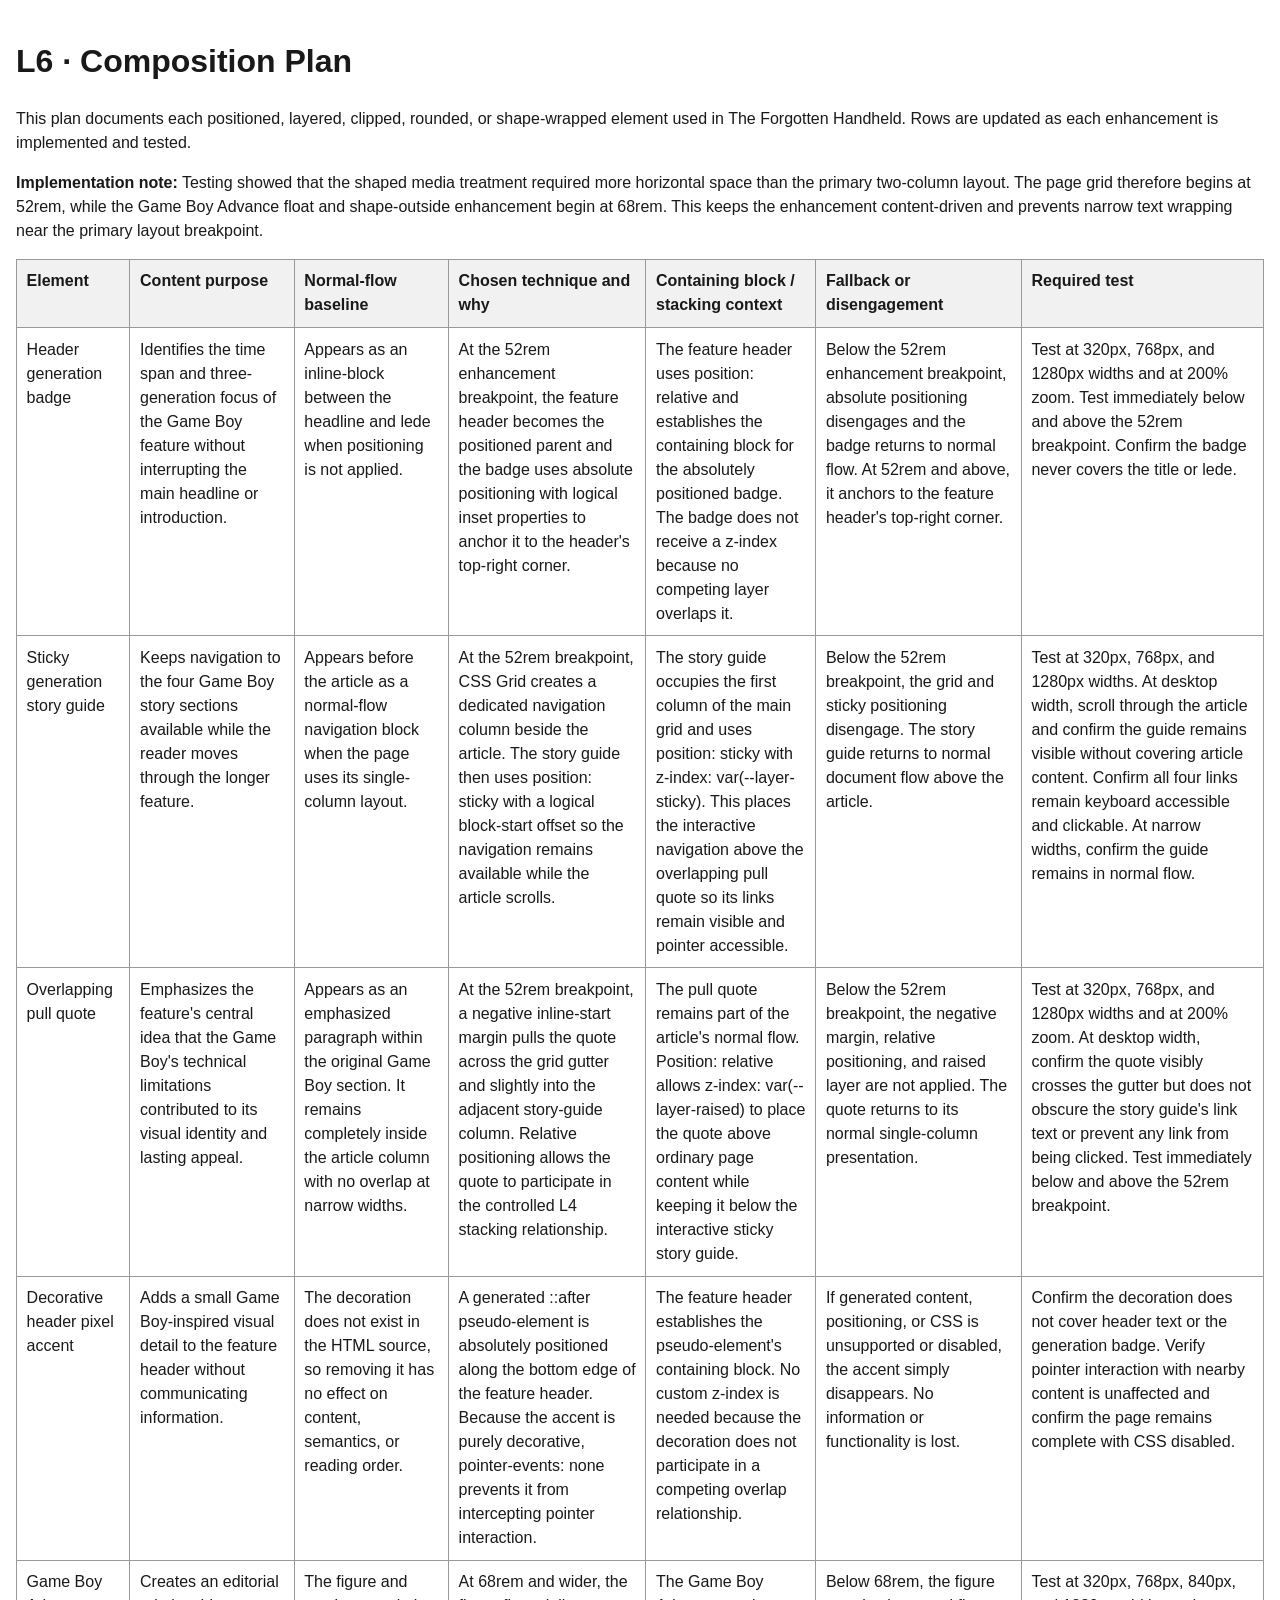
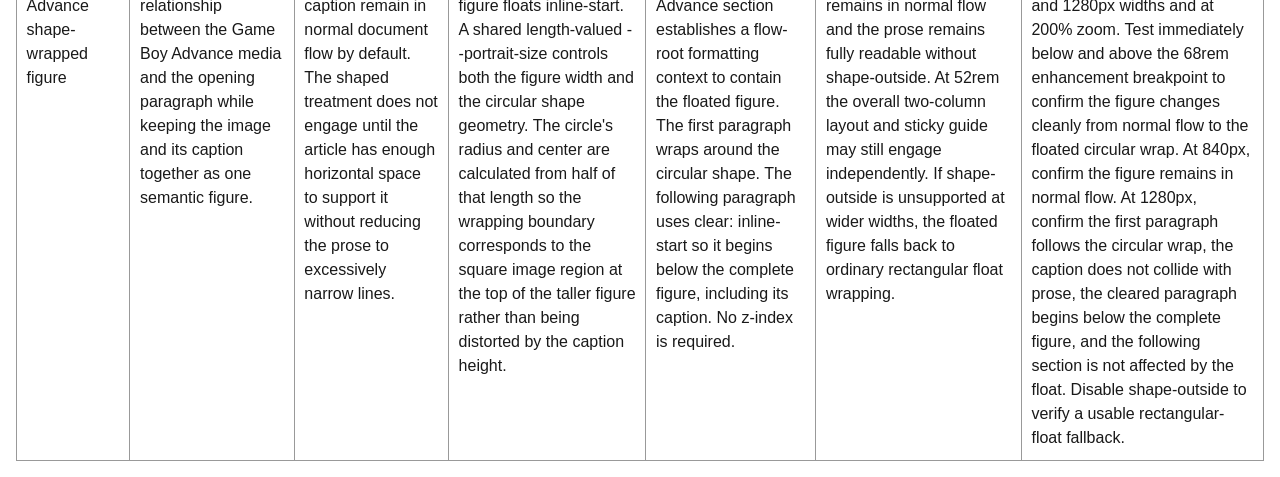
==== commit 8d7dd21f: "Refine responsive shape wrap and document breakpoint testing" ====
--- a/composition-plan.html
+++ b/composition-plan.html
@@ -43,6 +43,16 @@
             updated as each enhancement is implemented and tested.
         </p>
 
+        <p>
+            <strong>Implementation note:</strong>
+            Testing showed that the shaped media treatment required more
+            horizontal space than the primary two-column layout. The page grid
+            therefore begins at 52rem, while the Game Boy Advance float and
+            shape-outside enhancement begin at 68rem. This keeps the enhancement
+            content-driven and prevents narrow text wrapping near the primary
+            layout breakpoint.
+        </p>
+
         <table>
             <thead>
                 <tr>
@@ -242,50 +252,55 @@
                     <td>Game Boy Advance shape-wrapped figure</td>
 
                     <td>
-                        Keeps the Game Boy Advance image and its caption
-                        together while creating an editorial relationship
-                        between the media and surrounding story text.
-                    </td>
-
-                    <td>
-                        Displays as a normal responsive figure containing the
-                        image followed by its caption. At narrow widths, the
-                        complete figure remains in normal document flow above
-                        the surrounding prose.
-                    </td>
-
-                    <td>
-                        At the 52rem enhancement breakpoint, the complete
-                        figure floats inline-start. When shape-outside is
-                        supported, an inset shape with shape-margin creates
-                        additional breathing room between the floated media
-                        and surrounding prose while keeping the image and its
-                        caption together as one semantic unit.
-                    </td>
-
-                    <td>
-                        The floated figure remains inside the Game Boy Advance
-                        section's formatting context. The section uses
-                        display: flow-root to contain the float so the
-                        following section cannot unexpectedly wrap around it.
-                        No custom z-index is required.
-                    </td>
-
-                    <td>
-                        Below 52rem, the float and shape enhancement disengage
-                        and the complete figure returns to normal block flow.
-                        At wider widths without shape-outside support, the
-                        figure remains a usable rectangular float with its
-                        caption still attached.
-                    </td>
-
-                    <td>
-                        Test at 320px, 768px, and 1280px and at 200% zoom.
-                        Disable shape-outside and confirm the rectangular
-                        floated figure remains readable. Confirm the caption
-                        remains associated with the image, surrounding prose
-                        does not collide with either, and the Why We Still
-                        Play section begins below the contained float.
+                        Creates an editorial relationship between the Game Boy Advance
+                        media and the opening paragraph while keeping the image and its
+                        caption together as one semantic figure.
+                    </td>
+
+                    <td>
+                        The figure and caption remain in normal document flow by default.
+                        The shaped treatment does not engage until the article has enough
+                        horizontal space to support it without reducing the prose to
+                        excessively narrow lines.
+                    </td>
+
+                    <td>
+                        At 68rem and wider, the figure floats inline-start. A shared
+                        length-valued --portrait-size controls both the figure width and
+                        the circular shape geometry. The circle's radius and center are
+                        calculated from half of that length so the wrapping boundary
+                        corresponds to the square image region at the top of the taller
+                        figure rather than being distorted by the caption height.
+                    </td>
+
+                    <td>
+                        The Game Boy Advance section establishes a flow-root formatting
+                        context to contain the floated figure. The first paragraph wraps
+                        around the circular shape. The following paragraph uses
+                        clear: inline-start so it begins below the complete figure,
+                        including its caption. No z-index is required.
+                    </td>
+
+                    <td>
+                        Below 68rem, the figure remains in normal flow and the prose
+                        remains fully readable without shape-outside. At 52rem the
+                        overall two-column layout and sticky guide may still engage
+                        independently. If shape-outside is unsupported at wider widths,
+                        the floated figure falls back to ordinary rectangular float
+                        wrapping.
+                    </td>
+
+                     <td>
+                        Test at 320px, 768px, 840px, and 1280px widths and at
+                        200% zoom. Test immediately below and above the 68rem
+                        enhancement breakpoint to confirm the figure changes cleanly
+                        from normal flow to the floated circular wrap. At 840px,
+                        confirm the figure remains in normal flow. At 1280px, confirm
+                        the first paragraph follows the circular wrap, the caption
+                        does not collide with prose, the cleared paragraph begins
+                        below the complete figure, and the following section is not
+                        affected by the float. Disable shape-outside to verify a
+                        usable rectangular-float fallback.
                     </td>
                 </tr>
             </tbody>
